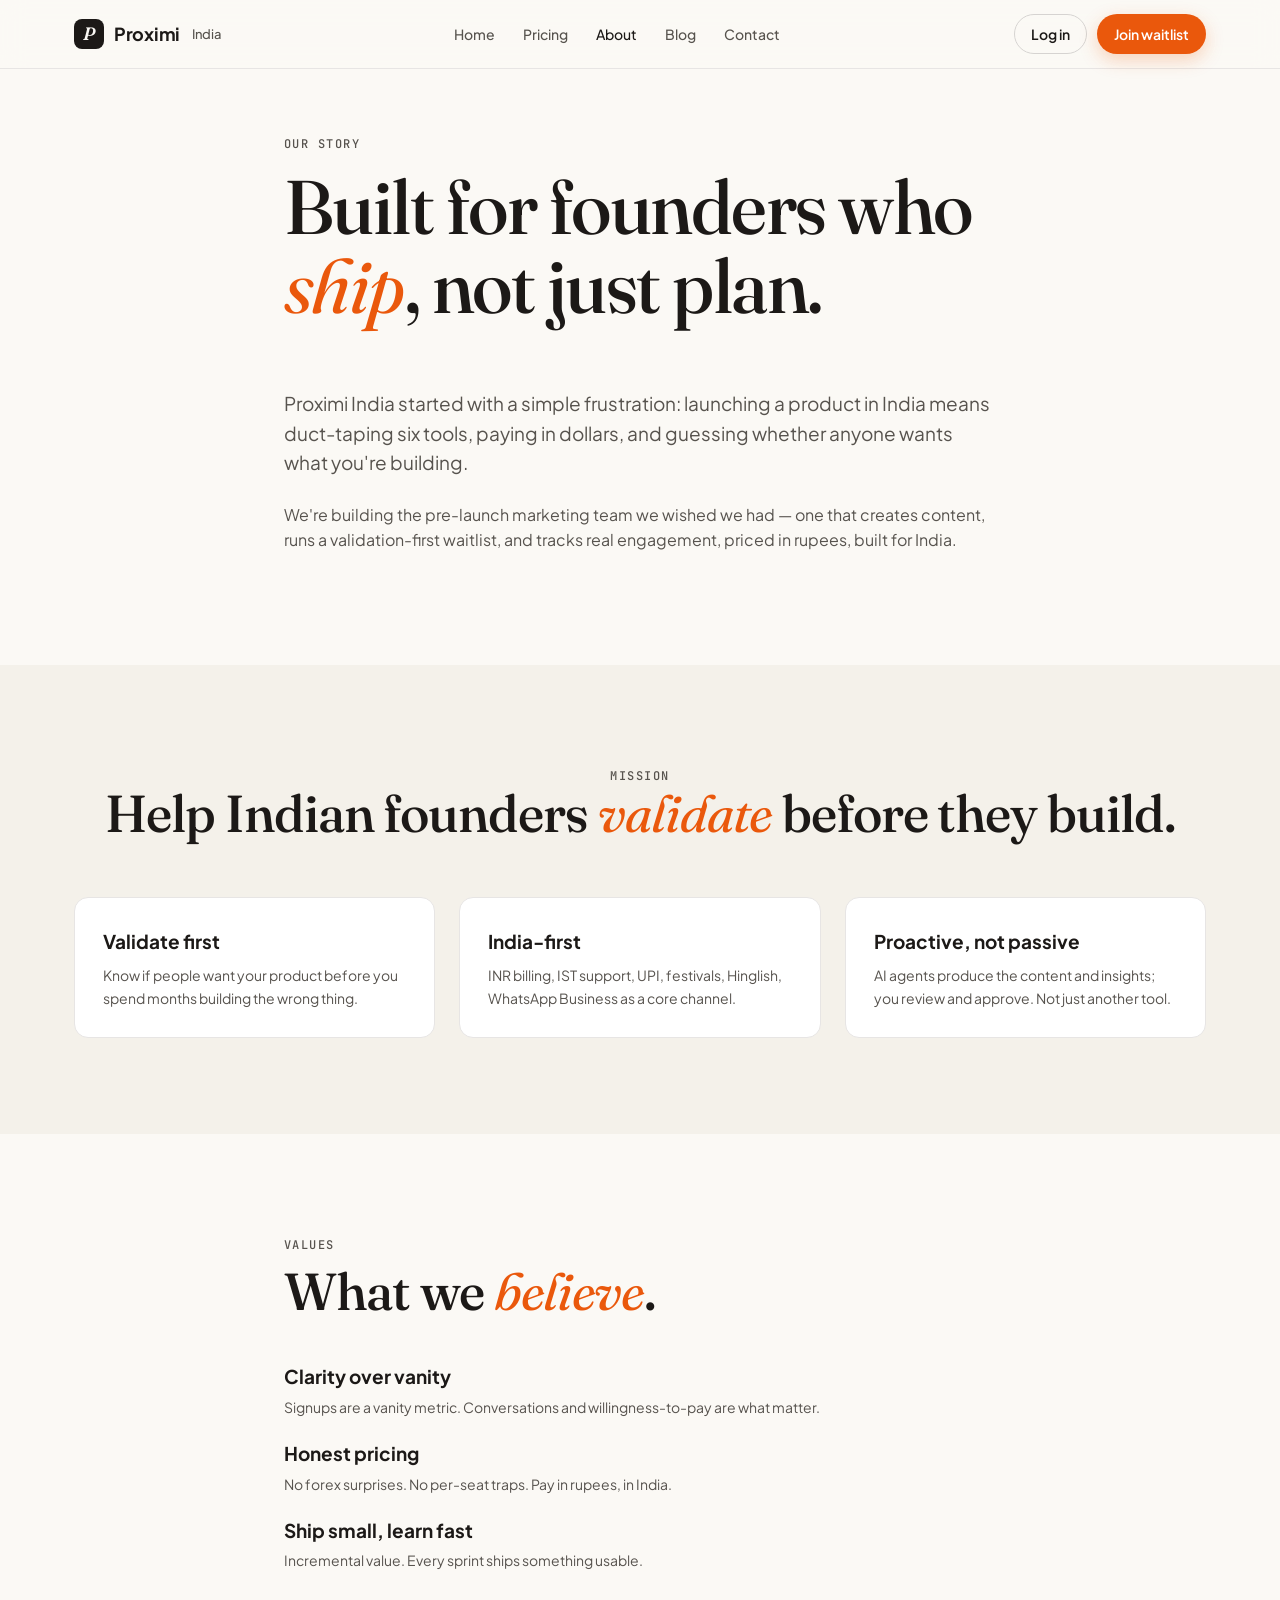
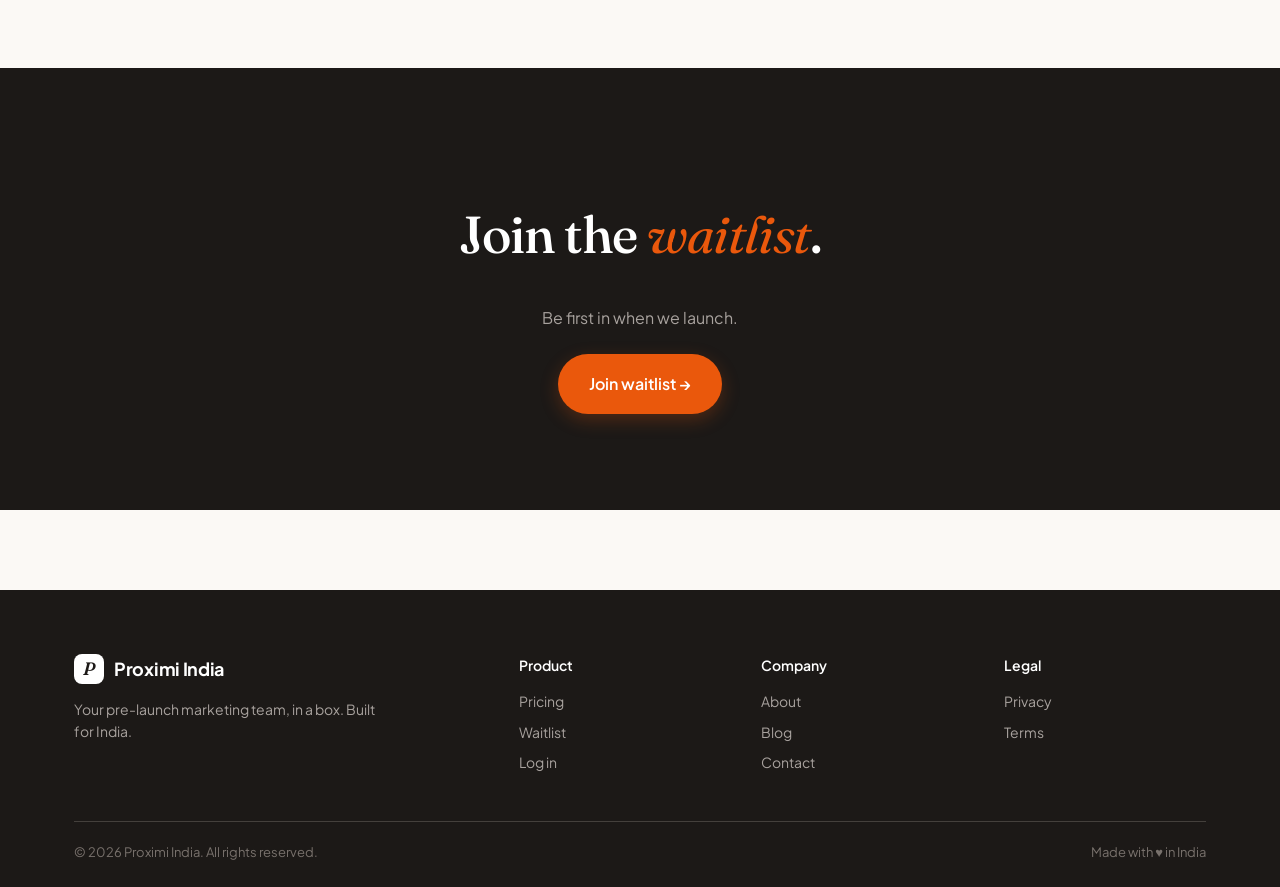
==== about.html @ 1d635af3 "Initial commit: Proximi India coming-soon landing page" ====
<!DOCTYPE html>
<html lang="en">
<head>
  <meta charset="UTF-8" />
  <meta name="viewport" content="width=device-width, initial-scale=1.0" />
  <title>About — Proximi India</title>
  <link rel="stylesheet" href="styles.css" />
</head>
<body>
  <nav class="nav">
    <div class="container nav-inner">
      <a href="index.html" class="logo"><span class="logo-mark">P</span> Proximi <span style="color:var(--muted);font-weight:500;font-size:13px;margin-left:2px;">India</span></a>
      <div class="nav-links">
        <a href="index.html">Home</a>
        <a href="pricing.html">Pricing</a>
        <a href="about.html" class="active">About</a>
        <a href="blog.html">Blog</a>
        <a href="contact.html">Contact</a>
      </div>
      <div class="nav-cta">
        <a href="login.html" class="btn btn-ghost btn-sm">Log in</a>
        <a href="index.html#waitlist" class="btn btn-primary btn-sm">Join waitlist</a>
      </div>
    </div>
  </nav>

  <main>
    <section class="section" style="padding-top:60px;">
      <div class="container" style="max-width:760px;">
        <span class="eyebrow">Our story</span>
        <h1 class="display" style="margin-top:12px;">Built for founders who <em>ship</em>, not just plan.</h1>
        <p class="lede mt-3">Proximi India started with a simple frustration: launching a product in India means duct-taping six tools, paying in dollars, and guessing whether anyone wants what you're building.</p>
        <p class="mt-3" style="color:var(--muted);">We're building the pre-launch marketing team we wished we had — one that creates content, runs a validation-first waitlist, and tracks real engagement, priced in rupees, built for India.</p>
      </div>
    </section>

    <section class="section" style="background:var(--surface-2);">
      <div class="container">
        <div class="section-head">
          <span class="eyebrow">Mission</span>
          <h2 class="display">Help Indian founders <em>validate</em> before they build.</h2>
        </div>
        <div class="grid-3">
          <div class="card">
            <h3 style="margin:0 0 8px;font-size:19px;">Validate first</h3>
            <p class="small" style="margin:0;">Know if people want your product before you spend months building the wrong thing.</p>
          </div>
          <div class="card">
            <h3 style="margin:0 0 8px;font-size:19px;">India-first</h3>
            <p class="small" style="margin:0;">INR billing, IST support, UPI, festivals, Hinglish, WhatsApp Business as a core channel.</p>
          </div>
          <div class="card">
            <h3 style="margin:0 0 8px;font-size:19px;">Proactive, not passive</h3>
            <p class="small" style="margin:0;">AI agents produce the content and insights; you review and approve. Not just another tool.</p>
          </div>
        </div>
      </div>
    </section>

    <section class="section">
      <div class="container" style="max-width:760px;">
        <span class="eyebrow">Values</span>
        <h2 class="display" style="margin-top:8px;">What we <em>believe</em>.</h2>
        <div class="mt-3">
          <h3 style="font-size:19px;margin:0 0 4px;">Clarity over vanity</h3>
          <p class="small" style="margin:0 0 20px;">Signups are a vanity metric. Conversations and willingness-to-pay are what matter.</p>
          <h3 style="font-size:19px;margin:0 0 4px;">Honest pricing</h3>
          <p class="small" style="margin:0 0 20px;">No forex surprises. No per-seat traps. Pay in rupees, in India.</p>
          <h3 style="font-size:19px;margin:0 0 4px;">Ship small, learn fast</h3>
          <p class="small" style="margin:0;">Incremental value. Every sprint ships something usable.</p>
        </div>
      </div>
    </section>

    <section class="section" style="background:var(--text);color:#fff;">
      <div class="container text-center">
        <h2 class="display" style="color:#fff;">Join the <em style="color:var(--accent);">waitlist</em>.</h2>
        <p style="color:#a8a29e;margin:12px 0 24px;">Be first in when we launch.</p>
        <a href="index.html#waitlist" class="btn btn-primary btn-lg">Join waitlist →</a>
      </div>
    </section>
  </main>

  <footer class="footer">
    <div class="container">
      <div class="footer-grid">
        <div>
          <div class="logo" style="color:#fff;margin-bottom:12px;"><span class="logo-mark" style="background:#fff;color:var(--text);">P</span> Proximi India</div>
          <p style="color:#a8a29e;font-size:14px;max-width:320px;">Your pre-launch marketing team, in a box. Built for India.</p>
        </div>
        <div><h4>Product</h4><ul><li><a href="pricing.html">Pricing</a></li><li><a href="index.html#waitlist">Waitlist</a></li><li><a href="login.html">Log in</a></li></ul></div>
        <div><h4>Company</h4><ul><li><a href="about.html">About</a></li><li><a href="blog.html">Blog</a></li><li><a href="contact.html">Contact</a></li></ul></div>
        <div><h4>Legal</h4><ul><li><a href="#">Privacy</a></li><li><a href="#">Terms</a></li></ul></div>
      </div>
      <div class="footer-bottom"><span>© 2026 Proximi India. All rights reserved.</span><span>Made with ♥ in India</span></div>
    </div>
  </footer>
</body>
</html>
---- styles.css ----
/* Proximi India — Marketing site design system
   Aesthetic: warm editorial (inspired by coming-soon reference)
   Fonts: Fraunces (display), Plus Jakarta Sans (body), JetBrains Mono (mono)
*/
@import url('https://fonts.googleapis.com/css2?family=Fraunces:ital,opsz,wght@0,9..144,300..800;1,9..144,300..700&family=Plus+Jakarta+Sans:wght@300;400;500;600;700&family=JetBrains+Mono:wght@400;500&display=swap');

:root {
  --bg: #FBF9F5;
  --surface: #FFFFFF;
  --surface-2: #F4F1EA;
  --text: #1c1917;
  --muted: #57534e;
  --subtle: #78716c;
  --border: #e7e5e4;
  --border-strong: #d6d3d1;
  --accent: #ea580c;        /* warm orange CTA */
  --accent-dark: #9a3412;
  --accent-soft: #fff7ed;
  --secondary: #4338ca;     /* indigo links */
  --success: #16a34a;
  --danger: #dc2626;
  --radius-sm: 8px;
  --radius: 14px;
  --radius-lg: 22px;
  --shadow-sm: 0 1px 2px rgba(28,25,23,.06);
  --shadow: 0 8px 24px rgba(28,25,23,.08);
  --shadow-lg: 0 24px 60px rgba(28,25,23,.12);
  --maxw: 1180px;
  --gutter: 24px;
}

* { box-sizing: border-box; }
html { scroll-behavior: smooth; }
body {
  margin: 0;
  font-family: 'Plus Jakarta Sans', -apple-system, BlinkMacSystemFont, 'Segoe UI', sans-serif;
  background: var(--bg);
  color: var(--text);
  line-height: 1.6;
  -webkit-font-smoothing: antialiased;
  text-rendering: optimizeLegibility;
}
img { max-width: 100%; display: block; }
a { color: inherit; text-decoration: none; }
button, input, select, textarea { font-family: inherit; }

/* ---- Typography ---- */
.display {
  font-family: 'Fraunces', Georgia, serif;
  font-weight: 500;
  letter-spacing: -0.02em;
  line-height: 1.05;
}
.display em, .display i { font-style: italic; font-weight: 400; color: var(--accent); }
h1.display { font-size: clamp(40px, 7vw, 76px); }
h2.display { font-size: clamp(30px, 4.5vw, 52px); }
h3.display { font-size: clamp(22px, 3vw, 34px); }
.eyebrow {
  font-family: 'JetBrains Mono', ui-monospace, monospace;
  font-size: 12px; letter-spacing: 0.12em; text-transform: uppercase;
  color: var(--muted); font-weight: 500;
}
.mono { font-family: 'JetBrains Mono', ui-monospace, monospace; }
.lede { font-size: 19px; color: var(--muted); line-height: 1.55; max-width: 62ch; }
.small { font-size: 14px; color: var(--muted); }

/* ---- Layout ---- */
.container { max-width: var(--maxw); margin: 0 auto; padding: 0 var(--gutter); }
.section { padding: 96px 0; }
.section-sm { padding: 56px 0; }
.grid-2 { display: grid; grid-template-columns: 1fr 1fr; gap: 48px; align-items: center; }
.grid-3 { display: grid; grid-template-columns: repeat(3,1fr); gap: 24px; }
.grid-4 { display: grid; grid-template-columns: repeat(4,1fr); gap: 20px; }
@media (max-width: 900px) {
  .grid-2, .grid-3, .grid-4 { grid-template-columns: 1fr; gap: 32px; }
  .section { padding: 64px 0; }
}

/* ---- Nav ---- */
.nav {
  position: sticky; top: 0; z-index: 50;
  background: rgba(251,249,245,.85);
  backdrop-filter: blur(12px); -webkit-backdrop-filter: blur(12px);
  border-bottom: 1px solid var(--border);
}
.nav-inner { display: flex; align-items: center; justify-content: space-between; height: 68px; }
.logo { display: flex; align-items: center; gap: 10px; font-weight: 700; font-size: 18px; letter-spacing: -0.3px; }
.logo-mark {
  width: 30px; height: 30px; border-radius: 8px;
  background: var(--text); color: var(--bg);
  display: grid; place-items: center; font-family: 'Fraunces', serif; font-style: italic; font-size: 18px; font-weight: 600;
}
.nav-links { display: flex; gap: 28px; align-items: center; }
.nav-links a { font-size: 14px; font-weight: 500; color: var(--muted); transition: color .15s; }
.nav-links a:hover, .nav-links a.active { color: var(--text); }
.nav-cta { display: flex; gap: 10px; align-items: center; }
@media (max-width: 760px) {
  .nav-links { display: none; }
}

/* ---- Buttons ---- */
.btn {
  display: inline-flex; align-items: center; justify-content: center; gap: 8px;
  padding: 12px 22px; border-radius: 999px; border: 1px solid transparent;
  font-size: 15px; font-weight: 600; cursor: pointer; transition: all .18s ease;
  text-decoration: none;
}
.btn-primary { background: var(--accent); color: #fff; box-shadow: 0 6px 18px rgba(234,88,12,.25); }
.btn-primary:hover { background: var(--accent-dark); transform: translateY(-1px); }
.btn-ghost { background: transparent; color: var(--text); border-color: var(--border-strong); }
.btn-ghost:hover { border-color: var(--text); }
.btn-sm { padding: 8px 16px; font-size: 14px; }
.btn-lg { padding: 16px 30px; font-size: 16px; }

/* ---- Cards ---- */
.card {
  background: var(--surface); border: 1px solid var(--border);
  border-radius: var(--radius); padding: 28px;
  transition: transform .2s ease, box-shadow .2s ease;
}
.card:hover { transform: translateY(-2px); box-shadow: var(--shadow); }
.card-flat { background: var(--surface-2); border: none; }
.feature-card .icon {
  width: 44px; height: 44px; border-radius: 12px;
  background: var(--accent-soft); color: var(--accent);
  display: grid; place-items: center; font-size: 20px; margin-bottom: 16px;
}
.feature-card h3 { font-size: 19px; margin: 0 0 8px; font-weight: 600; }
.feature-card p { color: var(--muted); margin: 0; font-size: 15px; }

/* ---- Hero ---- */
.hero { padding: 80px 0 60px; position: relative; overflow: hidden; }
.hero-grid { display: grid; grid-template-columns: 1.1fr 1fr; gap: 60px; align-items: center; }
@media (max-width: 900px) { .hero-grid { grid-template-columns: 1fr; gap: 40px; } }
.hero h1 { margin: 0 0 20px; }
.hero-sub { font-size: 19px; color: var(--muted); margin: 0 0 32px; max-width: 52ch; }
.hero-cta { display: flex; gap: 12px; flex-wrap: wrap; align-items: center; }
.hero-email {
  display: flex; gap: 8px; background: var(--surface); border: 1px solid var(--border-strong);
  border-radius: 999px; padding: 6px 6px 6px 18px; max-width: 440px;
}
.hero-email input { border: none; background: transparent; flex: 1; font-size: 15px; outline: none; color: var(--text); }
.hero-email button { border-radius: 999px; padding: 10px 20px; font-size: 14px; }
.hero-visual {
  background: var(--surface); border: 1px solid var(--border); border-radius: var(--radius-lg);
  padding: 24px; box-shadow: var(--shadow-lg); position: relative;
}
.hero-visual .mock-bar { display: flex; gap: 6px; margin-bottom: 16px; }
.hero-visual .dot { width: 10px; height: 10px; border-radius: 50%; background: var(--border-strong); }
.hero-visual .mock-content { background: var(--surface-2); border-radius: 10px; padding: 16px; }
.hero-visual .mock-line { height: 10px; background: var(--border); border-radius: 4px; margin-bottom: 10px; }
.hero-visual .mock-line.short { width: 60%; }
.hero-visual .mock-line.accent { background: var(--accent); width: 40%; height: 6px; border-radius: 3px; }

/* ---- Sections ---- */
.section-head { text-align: center; margin-bottom: 56px; }
.section-head h2 { margin: 0 0 12px; }
.section-head p { color: var(--muted); font-size: 18px; max-width: 60ch; margin: 0 auto; }

/* ---- Pricing ---- */
.pricing-grid { display: grid; grid-template-columns: repeat(4,1fr); gap: 20px; align-items: stretch; }
@media (max-width: 1000px) { .pricing-grid { grid-template-columns: repeat(2,1fr); } }
@media (max-width: 600px) { .pricing-grid { grid-template-columns: 1fr; } }
.price-card { background: var(--surface); border: 1px solid var(--border); border-radius: var(--radius-lg); padding: 32px 26px; display: flex; flex-direction: column; }
.price-card.featured { border-color: var(--accent); box-shadow: 0 0 0 3px var(--accent-soft); position: relative; }
.price-card.featured::before {
  content: 'Most popular'; position: absolute; top: -12px; left: 50%; transform: translateX(-50%);
  background: var(--accent); color: #fff; font-size: 12px; font-weight: 600; padding: 4px 12px; border-radius: 999px;
}
.price-name { font-size: 15px; font-weight: 600; color: var(--muted); margin-bottom: 8px; }
.price-amount { font-family: 'Fraunces', serif; font-size: 44px; font-weight: 600; line-height: 1; margin: 0 0 4px; }
.price-amount .cur { font-size: 20px; vertical-align: top; color: var(--muted); }
.price-period { font-size: 14px; color: var(--muted); margin-bottom: 20px; }
.price-desc { font-size: 14px; color: var(--muted); margin-bottom: 24px; min-height: 40px; }
.price-features { list-style: none; padding: 0; margin: 0 0 28px; flex: 1; }
.price-features li { padding: 8px 0; font-size: 14px; display: flex; gap: 10px; align-items: flex-start; }
.price-features li::before { content: '✓'; color: var(--success); font-weight: 700; flex-shrink: 0; }
.price-features li.no::before { content: '—'; color: var(--subtle); }
.price-features li.no { color: var(--subtle); }
.price-card .btn { width: 100%; margin-top: auto; }

/* ---- Blog ---- */
.blog-grid { display: grid; grid-template-columns: repeat(3,1fr); gap: 24px; }
@media (max-width: 900px) { .blog-grid { grid-template-columns: 1fr; } }
.blog-card { background: var(--surface); border: 1px solid var(--border); border-radius: var(--radius); overflow: hidden; }
.blog-card .thumb { aspect-ratio: 16/9; background: var(--surface-2); display: grid; place-items: center; color: var(--subtle); font-family: 'JetBrains Mono', monospace; font-size: 12px; }
.blog-card .body { padding: 20px; }
.blog-card .tag { font-family: 'JetBrains Mono', monospace; font-size: 11px; color: var(--accent); text-transform: uppercase; letter-spacing: .08em; }
.blog-card h3 { font-size: 18px; margin: 8px 0 6px; font-weight: 600; line-height: 1.3; }
.blog-card p { color: var(--muted); font-size: 14px; margin: 0; }
.blog-card .meta { font-size: 12px; color: var(--subtle); margin-top: 12px; }

/* ---- Contact ---- */
.contact-grid { display: grid; grid-template-columns: 1fr 1fr; gap: 48px; }
@media (max-width: 900px) { .contact-grid { grid-template-columns: 1fr; } }
.contact-info h3 { font-size: 20px; margin: 0 0 8px; }
.contact-info p { color: var(--muted); margin: 0 0 24px; }
.contact-detail { display: flex; gap: 12px; align-items: flex-start; margin-bottom: 16px; }
.contact-detail .ic { width: 36px; height: 36px; border-radius: 10px; background: var(--accent-soft); color: var(--accent); display: grid; place-items: center; flex-shrink: 0; }
.form { background: var(--surface); border: 1px solid var(--border); border-radius: var(--radius-lg); padding: 32px; }
.field { margin-bottom: 16px; }
.field label { display: block; font-size: 13px; font-weight: 600; color: var(--muted); margin-bottom: 6px; }
.field input, .field textarea, .field select {
  width: 100%; padding: 12px 14px; border-radius: var(--radius-sm);
  border: 1px solid var(--border-strong); background: var(--bg); color: var(--text);
  font-size: 15px; transition: border-color .15s;
}
.field input:focus, .field textarea:focus, .field select:focus { outline: none; border-color: var(--accent); }
.field textarea { min-height: 120px; resize: vertical; }

/* ---- Auth ---- */
.auth-wrap { min-height: calc(100vh - 68px); display: grid; place-items: center; padding: 40px 20px; }
.auth-card { width: 100%; max-width: 420px; background: var(--surface); border: 1px solid var(--border); border-radius: var(--radius-lg); padding: 36px; box-shadow: var(--shadow); }
.auth-card h1 { font-size: 30px; margin: 0 0 6px; }
.auth-card .sub { color: var(--muted); margin: 0 0 24px; font-size: 14px; }
.auth-divider { display: flex; align-items: center; gap: 12px; color: var(--subtle); font-size: 12px; margin: 20px 0; }
.auth-divider::before, .auth-divider::after { content: ''; flex: 1; height: 1px; background: var(--border); }
.auth-social { display: flex; gap: 10px; }
.auth-social .btn { flex: 1; }

/* ---- Footer ---- */
.footer { background: var(--text); color: #d6d3d1; padding: 64px 0 24px; margin-top: 80px; }
.footer a { color: #a8a29e; }
.footer a:hover { color: #fff; }
.footer-grid { display: grid; grid-template-columns: 2fr 1fr 1fr 1fr; gap: 40px; margin-bottom: 40px; }
@media (max-width: 760px) { .footer-grid { grid-template-columns: 1fr 1fr; } }
.footer h4 { color: #fff; font-size: 14px; margin: 0 0 14px; font-weight: 600; }
.footer ul { list-style: none; padding: 0; margin: 0; }
.footer li { margin-bottom: 8px; font-size: 14px; }
.footer-bottom { border-top: 1px solid #44403c; padding-top: 20px; display: flex; justify-content: space-between; font-size: 13px; color: #78716c; flex-wrap: wrap; gap: 8px; }

/* ---- Utility ---- */
.text-center { text-align: center; }
.mt-1 { margin-top: 8px; } .mt-2 { margin-top: 16px; } .mt-3 { margin-top: 24px; } .mt-4 { margin-top: 32px; }
.mb-2 { margin-bottom: 16px; } .mb-3 { margin-bottom: 24px; }
.pill { display: inline-block; padding: 4px 12px; border-radius: 999px; background: var(--surface-2); font-size: 13px; color: var(--muted); border: 1px solid var(--border); }

/* ---- Steps ---- */
.steps { display: grid; grid-template-columns: repeat(3,1fr); gap: 32px; counter-reset: step; }
@media (max-width: 900px) { .steps { grid-template-columns: 1fr; } }
.step { position: relative; padding-top: 12px; }
.step::before {
  counter-increment: step; content: counter(step, decimal-leading-zero);
  font-family: 'JetBrains Mono', monospace; font-size: 13px; color: var(--accent);
  display: block; margin-bottom: 12px; font-weight: 500;
}
.step h3 { font-size: 20px; margin: 0 0 8px; font-weight: 600; }
.step p { color: var(--muted); margin: 0; font-size: 15px; }
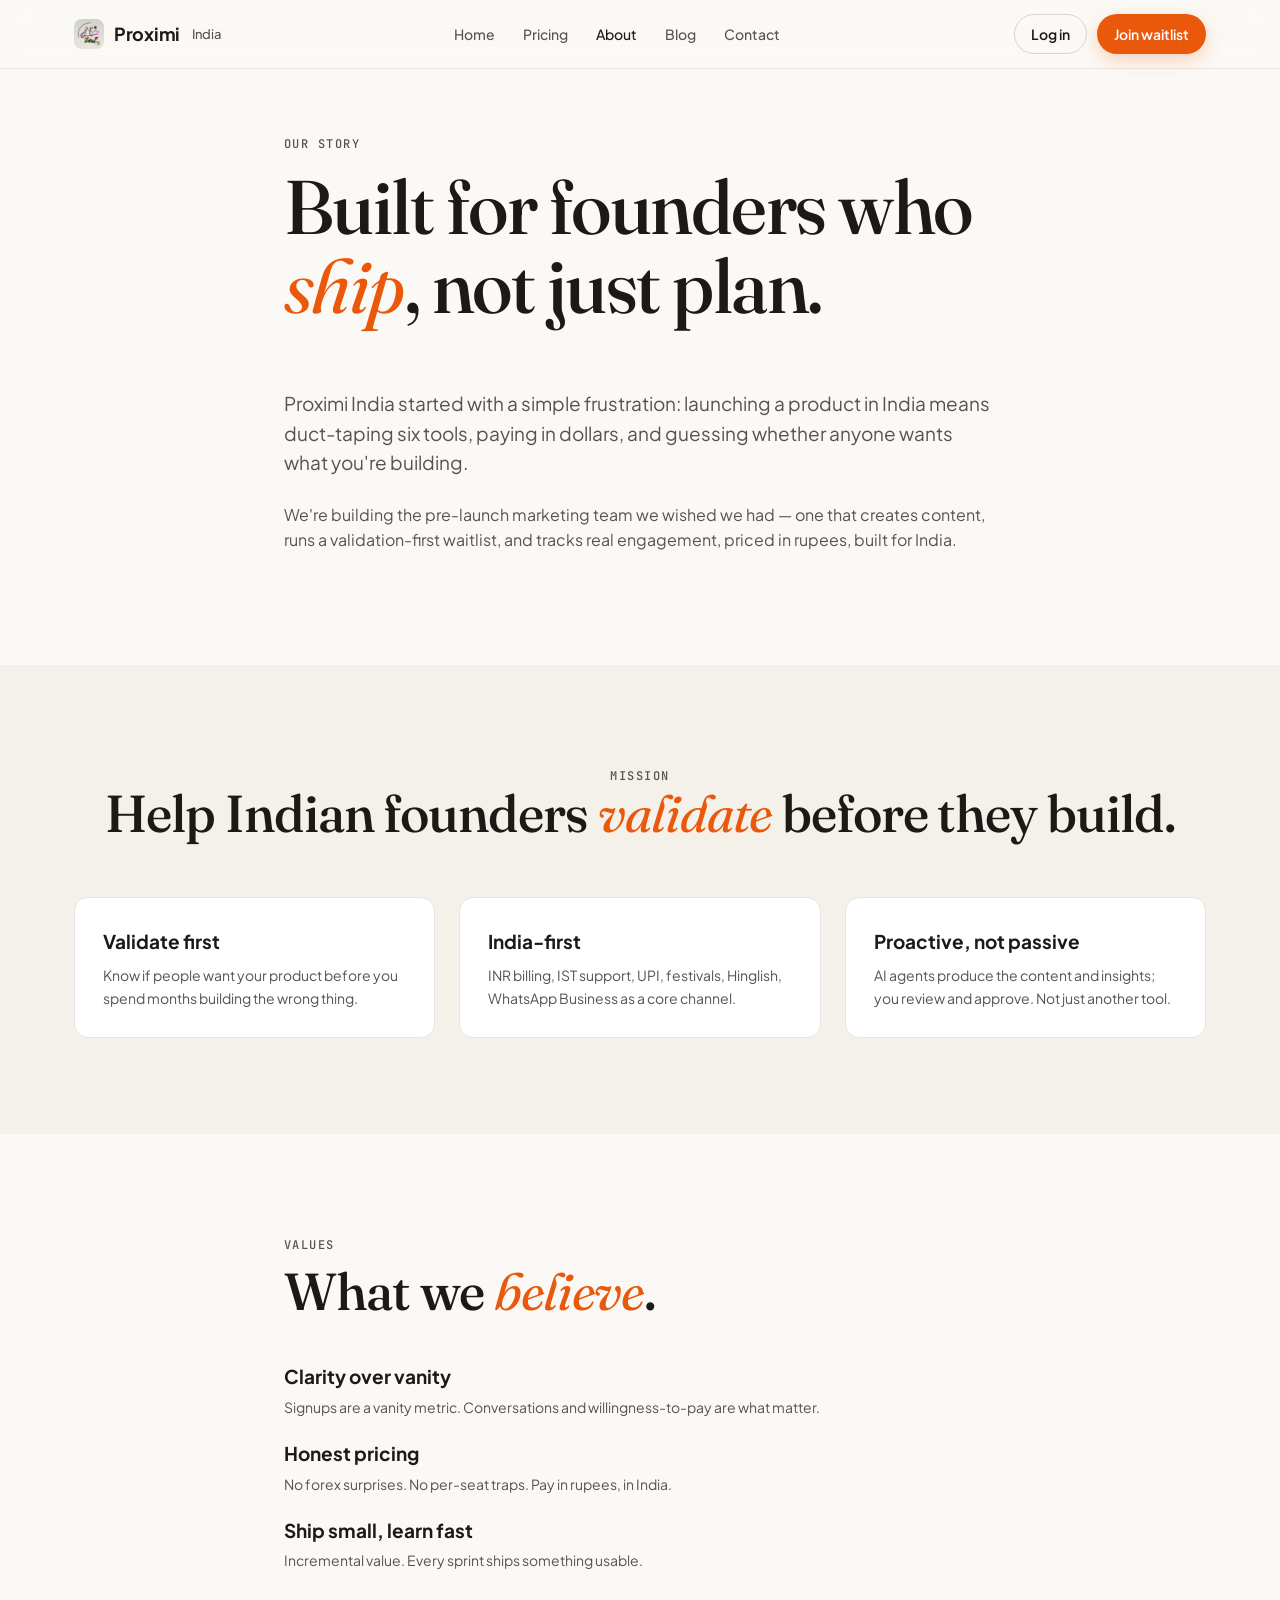
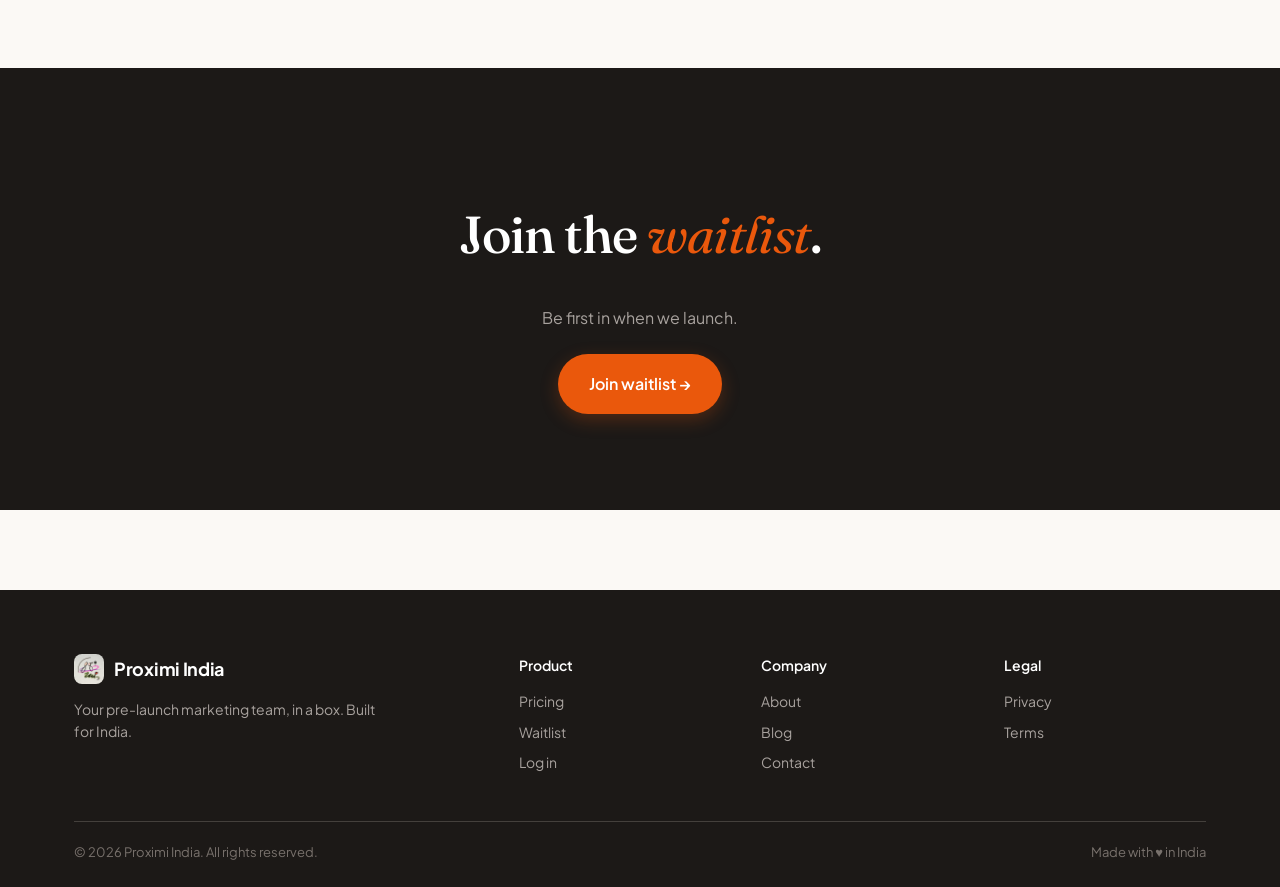
==== commit 9f5107b5: "Add user-provided logo (logo.jpeg) to all pages" ====
--- a/about.html
+++ b/about.html
@@ -9,7 +9,7 @@
 <body>
   <nav class="nav">
     <div class="container nav-inner">
-      <a href="index.html" class="logo"><span class="logo-mark">P</span> Proximi <span style="color:var(--muted);font-weight:500;font-size:13px;margin-left:2px;">India</span></a>
+      <a href="index.html" class="logo"><img src="logo.jpeg" alt="Proximi India" style="width:30px;height:30px;border-radius:8px;object-fit:cover;vertical-align:middle;" /> Proximi <span style="color:var(--muted);font-weight:500;font-size:13px;margin-left:2px;">India</span></a>
       <div class="nav-links">
         <a href="index.html">Home</a>
         <a href="pricing.html">Pricing</a>
@@ -85,7 +85,7 @@
     <div class="container">
       <div class="footer-grid">
         <div>
-          <div class="logo" style="color:#fff;margin-bottom:12px;"><span class="logo-mark" style="background:#fff;color:var(--text);">P</span> Proximi India</div>
+          <div class="logo" style="color:#fff;margin-bottom:12px;"><img src="logo.jpeg" alt="Proximi India" style="width:30px;height:30px;border-radius:8px;object-fit:cover;vertical-align:middle;" /> Proximi India</div>
           <p style="color:#a8a29e;font-size:14px;max-width:320px;">Your pre-launch marketing team, in a box. Built for India.</p>
         </div>
         <div><h4>Product</h4><ul><li><a href="pricing.html">Pricing</a></li><li><a href="index.html#waitlist">Waitlist</a></li><li><a href="login.html">Log in</a></li></ul></div>
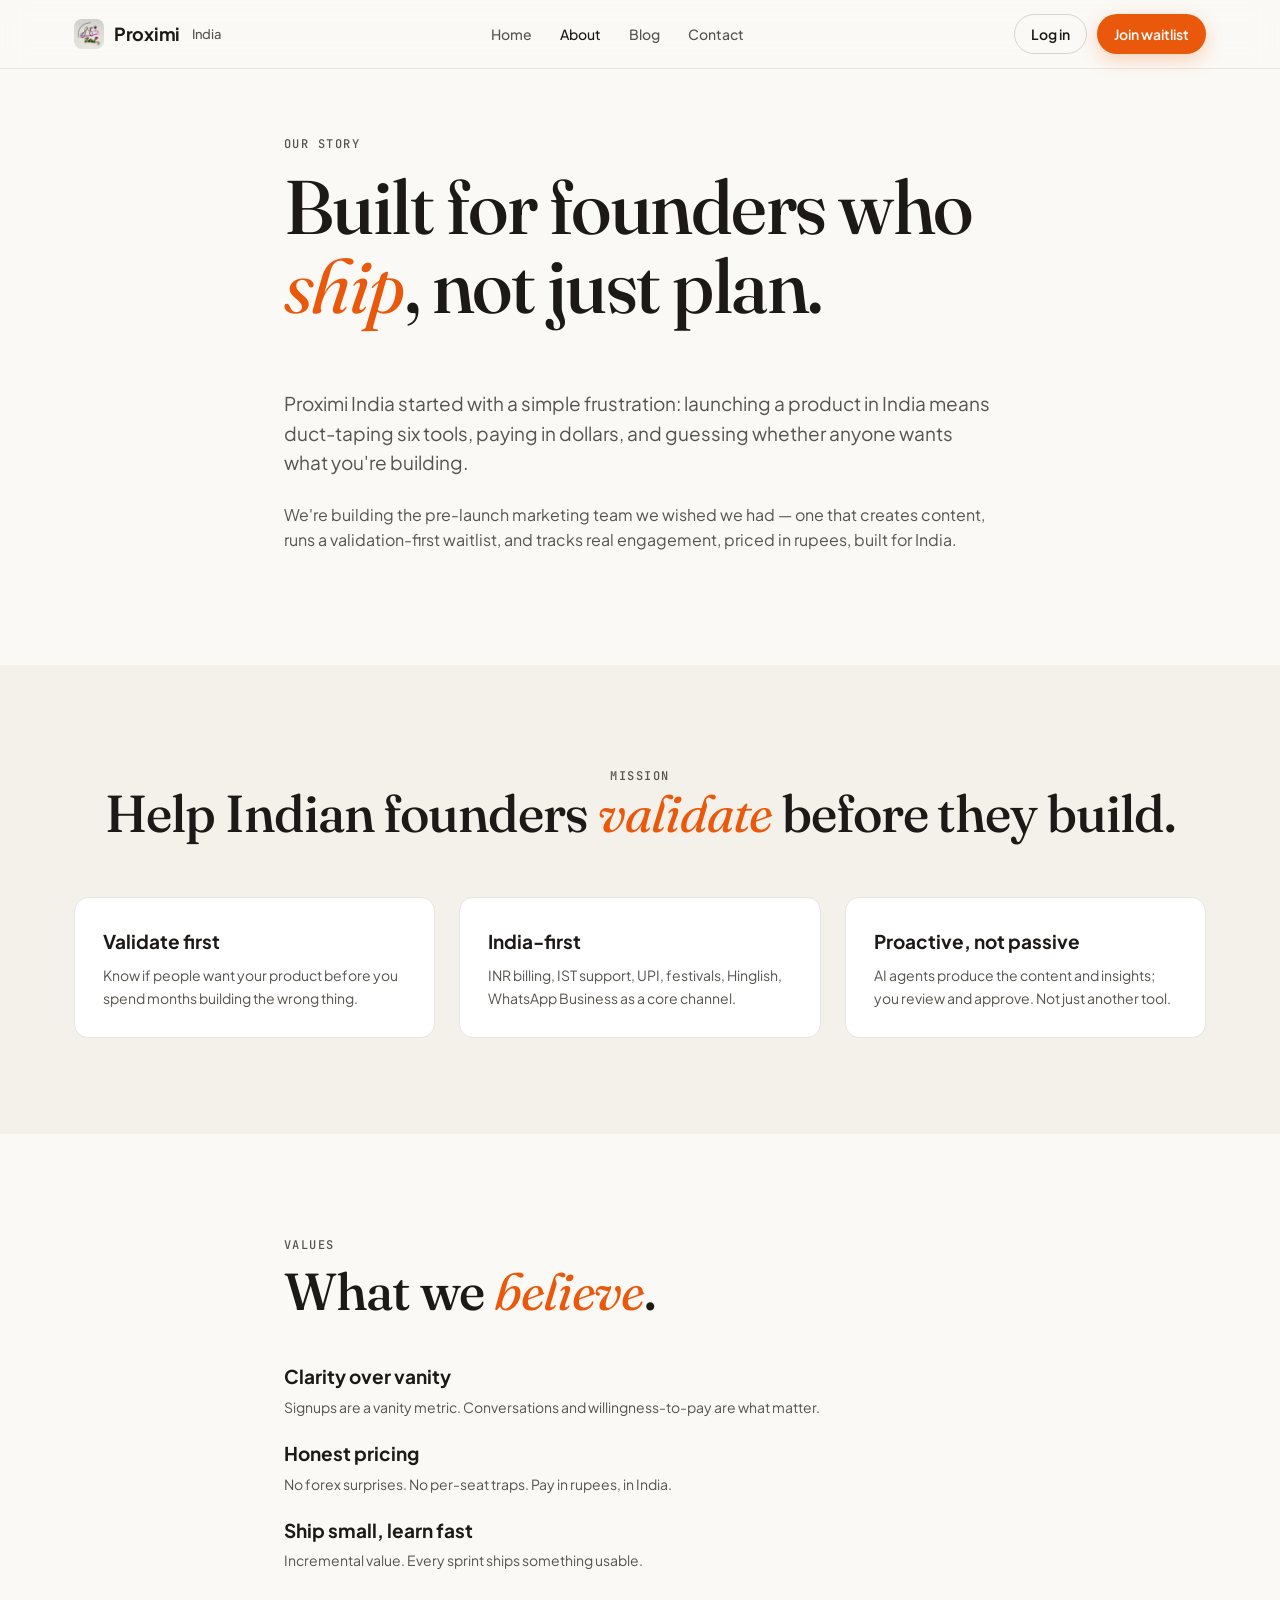
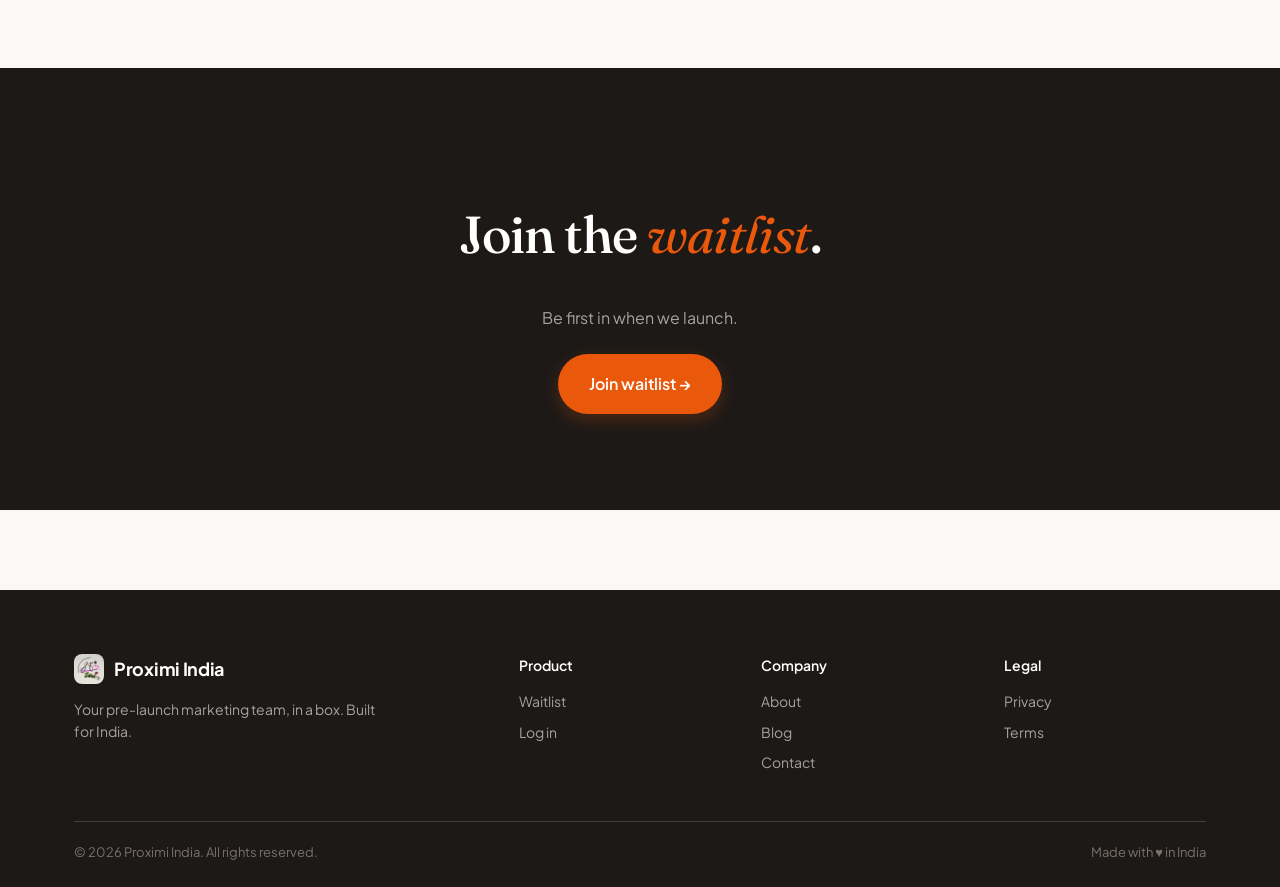
==== commit 7bc59144: "Remove all pricing elements (tabs, links, page, FAQ items, stats)" ====
--- a/about.html
+++ b/about.html
@@ -12,7 +12,7 @@
       <a href="index.html" class="logo"><img src="logo.jpeg" alt="Proximi India" style="width:30px;height:30px;border-radius:8px;object-fit:cover;vertical-align:middle;" /> Proximi <span style="color:var(--muted);font-weight:500;font-size:13px;margin-left:2px;">India</span></a>
       <div class="nav-links">
         <a href="index.html">Home</a>
-        <a href="pricing.html">Pricing</a>
+
         <a href="about.html" class="active">About</a>
         <a href="blog.html">Blog</a>
         <a href="contact.html">Contact</a>
@@ -88,7 +88,7 @@
           <div class="logo" style="color:#fff;margin-bottom:12px;"><img src="logo.jpeg" alt="Proximi India" style="width:30px;height:30px;border-radius:8px;object-fit:cover;vertical-align:middle;" /> Proximi India</div>
           <p style="color:#a8a29e;font-size:14px;max-width:320px;">Your pre-launch marketing team, in a box. Built for India.</p>
         </div>
-        <div><h4>Product</h4><ul><li><a href="pricing.html">Pricing</a></li><li><a href="index.html#waitlist">Waitlist</a></li><li><a href="login.html">Log in</a></li></ul></div>
+        <div><h4>Product</h4><ul><li><a href="index.html#waitlist">Waitlist</a></li><li><a href="login.html">Log in</a></li></ul></div>
         <div><h4>Company</h4><ul><li><a href="about.html">About</a></li><li><a href="blog.html">Blog</a></li><li><a href="contact.html">Contact</a></li></ul></div>
         <div><h4>Legal</h4><ul><li><a href="#">Privacy</a></li><li><a href="#">Terms</a></li></ul></div>
       </div>
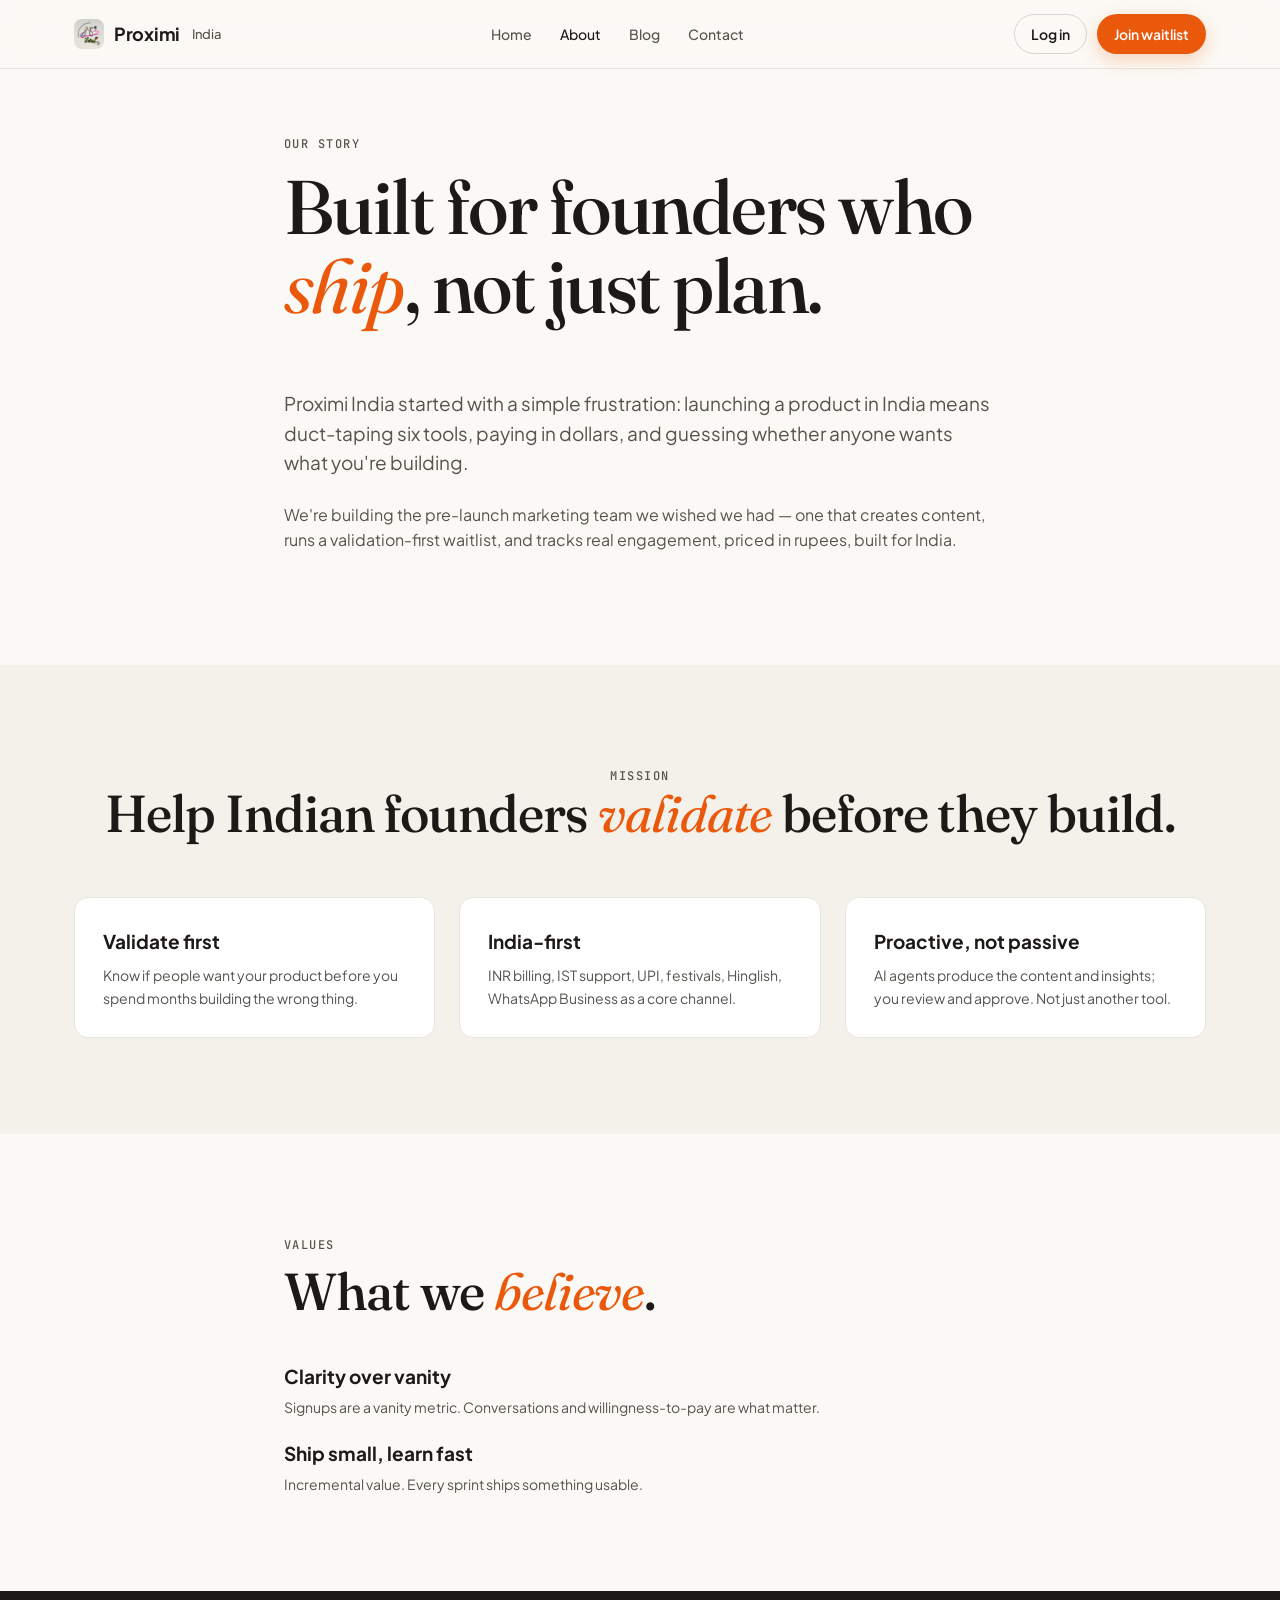
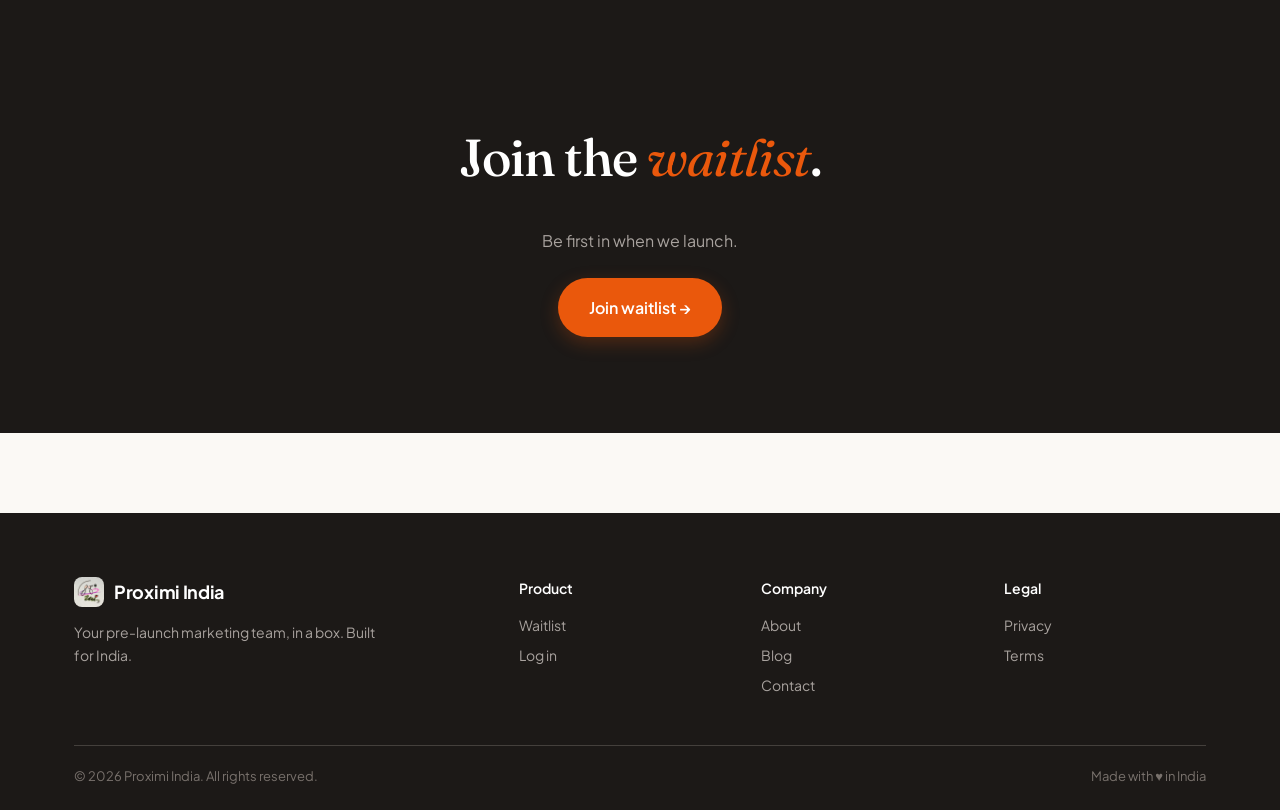
==== commit 4305d17f: "Overwrite index.html with raw reference page (Adda)" ====
--- a/about.html
+++ b/about.html
@@ -64,8 +64,6 @@
         <div class="mt-3">
           <h3 style="font-size:19px;margin:0 0 4px;">Clarity over vanity</h3>
           <p class="small" style="margin:0 0 20px;">Signups are a vanity metric. Conversations and willingness-to-pay are what matter.</p>
-          <h3 style="font-size:19px;margin:0 0 4px;">Honest pricing</h3>
-          <p class="small" style="margin:0 0 20px;">No forex surprises. No per-seat traps. Pay in rupees, in India.</p>
           <h3 style="font-size:19px;margin:0 0 4px;">Ship small, learn fast</h3>
           <p class="small" style="margin:0;">Incremental value. Every sprint ships something usable.</p>
         </div>
